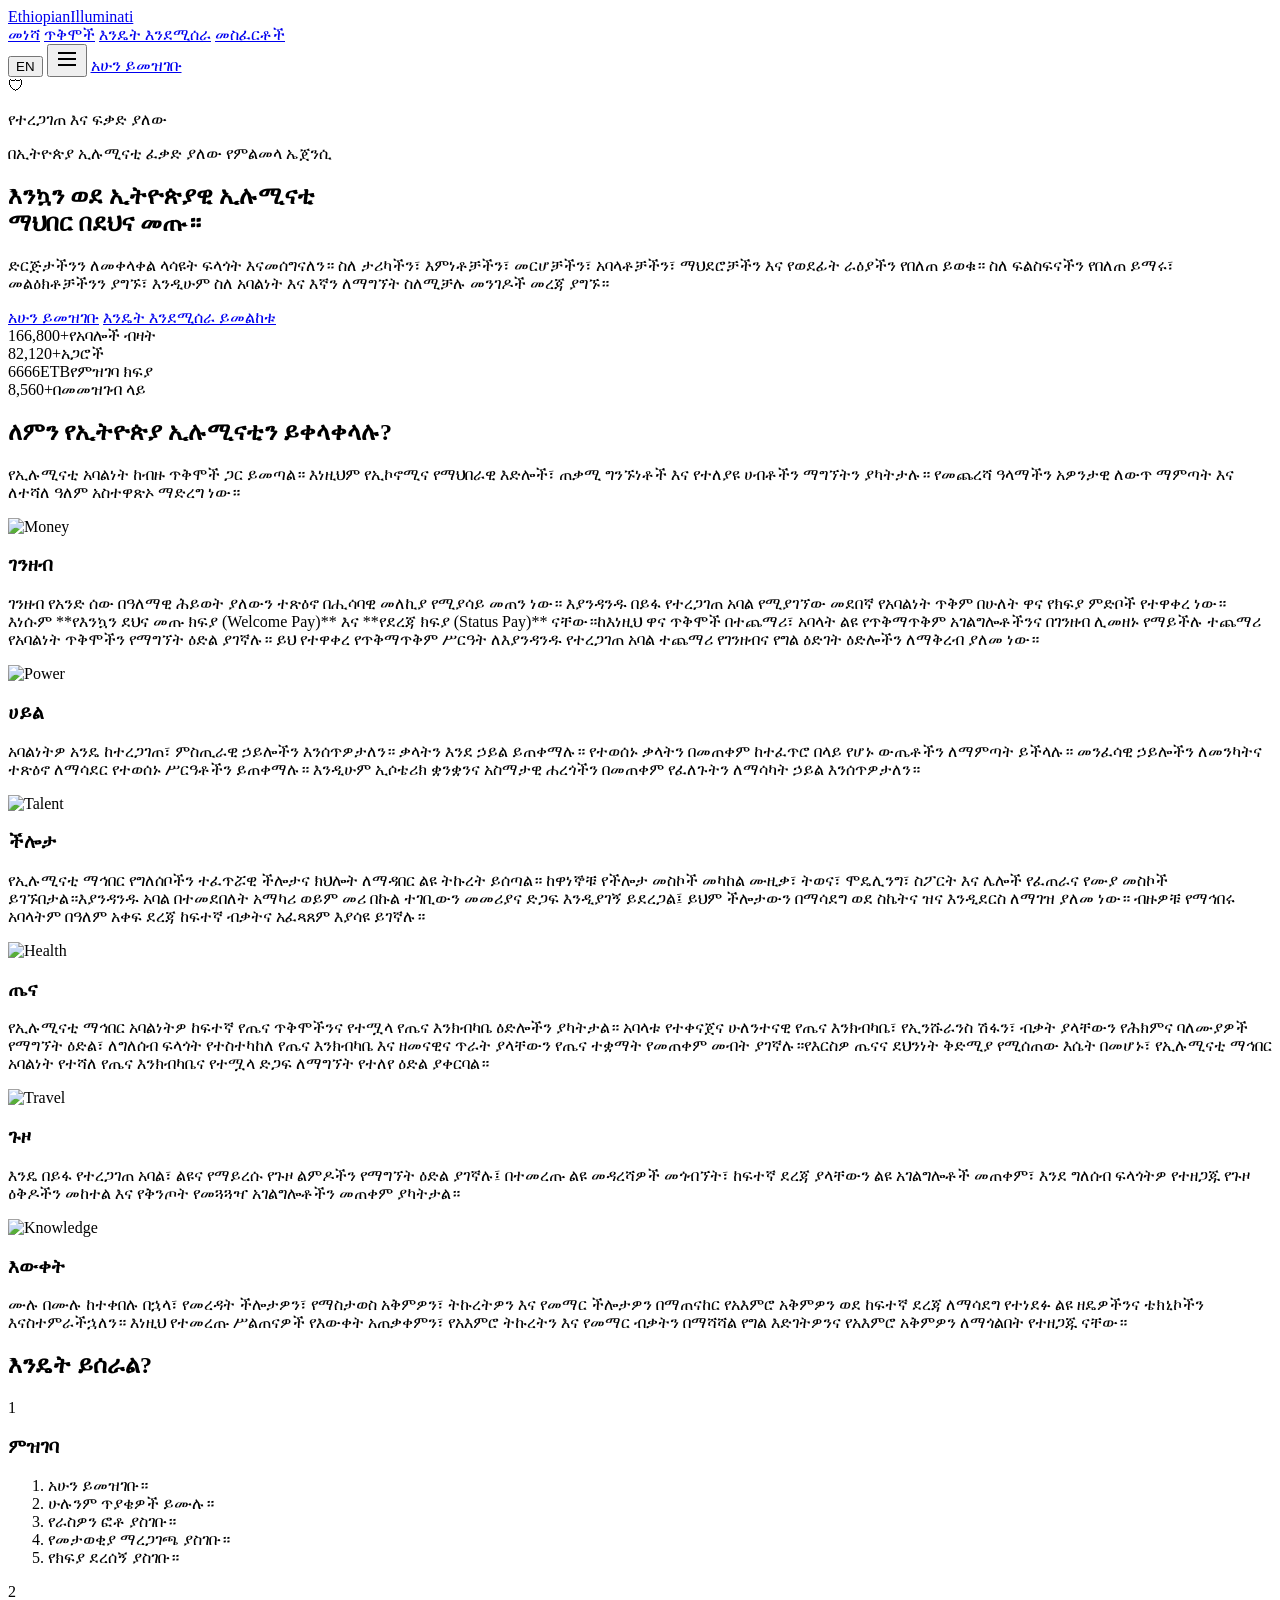
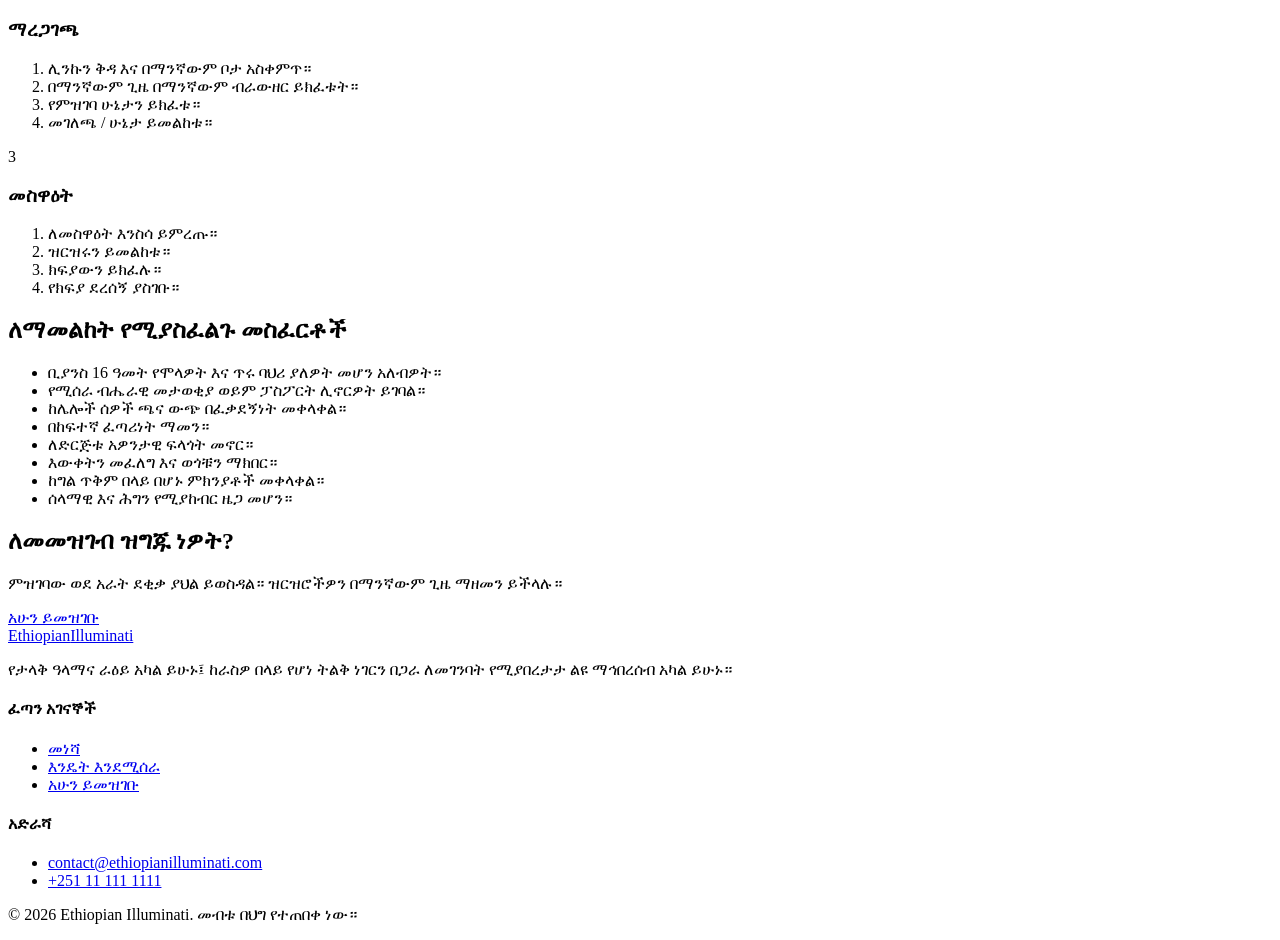
==== index.html @ fe3c7121 "Update script.js and config.js version parameters Updated script version for script.js and config.js" ====
<!DOCTYPE html>
<html lang="en">
<head>
<meta charset="UTF-8">
<meta name="viewport" content="width=device-width, initial-scale=1.0">
<title>Ethiopian Illuminati-Registration</title>
<link rel="preconnect" href="https://fonts.googleapis.com">
<link href="https://fonts.googleapis.com/css2?family=Fraunces:opsz,wght@9..144,400;9..144,600;9..144,700&family=Inter:wght@400;500;600;700&display=swap" rel="stylesheet">
<link rel="stylesheet" href="styles.css?v=20260913">
</head>
<body>

<header class="site-header">
  <div class="wrap header-row">
    <a class="brand" href="index.html">
      <img class="brand-logo" src="images/elu.jpg?v=20260913" alt="Ethiopian Illuminati logo" onerror="this.style.display='none'">
      <span class="brand-word">Ethiopian<span class="brand-accent">Illuminati</span></span>
    </a>
    <nav class="main-nav">
      <a href="index.html" data-i18n="nav.home">HOME</a>
      <a href="#benefits" data-i18n="nav.benefits">BENEFITS</a>
      <a href="#how" data-i18n="nav.howItWorks">HOW IT WORKS</a>
      <a href="#requirements" data-i18n="nav.requirements">REQUIREMENTS</a>
    </nav>
    <button type="button" class="lang-toggle" id="langToggle" aria-label="Switch to Amharic">አማ</button>
    <button class="nav-toggle" aria-label="Menu" aria-expanded="false">
      <svg viewBox="0 0 24 24" width="24" height="24" fill="none" stroke="currentColor" stroke-width="1.8"><path d="M3 6h18M3 12h18M3 18h18"/></svg>
    </button>
    <a class="btn btn-primary" href="register.html" data-i18n="nav.registerNow">Register Now</a>
  </div>
</header>
<main>
  <section class="hero">
  <div class="hero-overlay"></div>
  <div class="wrap hero-content">
    <div class="badge">
      <span class="badge-icon">&#128737;</span>
      <div>
        <p class="badge-eyebrow" data-i18n="hero.badgeEyebrow">Verified &amp; Licensed</p>
        <p class="badge-main" data-i18n="hero.badgeMain">Ethiopian Illuminati — Licensed Recruitment Agency</p>
      </div>
    </div>

    <h1 class="hero-display" data-i18n-html="hero.headline">Welcome <br><span class="accent">to the Ethiopian Illuminati!</span></h1>

    <p class="hero-lede" data-i18n="hero.lede">We appreciate your interest in our organization. Explore our history, beliefs, principles, members, archives, and vision for the future. Learn more about our philosophy, discover our messages, and find information about membership and how to connect with us.</p>

    <div class="hero-actions">
      <a class="btn btn-accent btn-lg" href="register.html" data-i18n="hero.registerCta">Register now </a>
      <a class="btn btn-outline btn-lg" href="#how" data-i18n="hero.seeHow">See how it works</a>
    </div>
  </div>

  <div class="hero-stats">
    <div class="wrap stats-row">
      <div><span class="stat-num">166,800+</span><span class="stat-label" data-i18n="stats.workersPlaced">Members</span></div>
      <div><span class="stat-num">82,120+</span><span class="stat-label" data-i18n="stats.employerPartners">Partners</span></div>
      <div><span class="stat-num">6666ETB</span><span class="stat-label" data-i18n="stats.feeToRegister">Fee to register</span></div>
      <div><span class="stat-num">8,560+</span><span class="stat-label" data-i18n="stats.sectorsHiring">Participants</span></div>
    </div>
  </div>          
</section>
 <section class="benefits" id="benefits">

  <h2 data-i18n="benefits.whyjoin">
    Why Join Ethiopian Illuminati
  </h2>

  <div class="about-text">
    <p data-i18n="benefits.intro">
      There are many benefits that come with Illuminati membership.The benefits accured are economic and social;monetary and non-monetary.ur financial foundation is built upon liquid assets, great connections and various holdings across plans.These myriad resources enable us to run global scale missions. Our ultimate goal is to change the world for better.
    </p>
  </div>

  <div class="benefits-grid">
       <!-- 4 -->
    <div class="benefit-card">
      <img src="images/money.jpg?v=20260913" alt="Money" class="benefit-icon">

      <div class="benefit-text">
        <h3 data-i18n="benefits.money.title">Money</h3>
        <p data-i18n="benefits.money.text">
         >Money is a mathematical measurement of a person's earthly influence. The standard benefits that every Confirmed Member receives is composed of two payments: Welcome Pay (lump sum) and Status Pay (monthly). Plus other perks and non-monetary benefits.
        </p>
      </div>
    </div>
    
    <!-- 1 -->
    <div class="benefit-card">
      <img src="images/power.jpg?v=20260913" alt="Power" class="benefit-icon">

      <div class="benefit-text">
        <h3 data-i18n="benefits.power.title">Power</h3>
        <p data-i18n="benefits.power.text">
        Once confirmed to our ranks, we’ll grant you mystical powers. Words as power. You’ll use specific words to achieve supernatural results. You’ll use specific rituals to influence spiritual forces. We’ll also empower you to use esoteric language and magical phrases to get your way.
        </p>
      </div>
    </div>

    <!-- 2 -->
    <div class="benefit-card">
      <img src="images/talent.jpg?v=20260913" alt="Talent" class="benefit-icon">

      <div class="benefit-text">
        <h3 data-i18n="benefits.talent.title">Talent</h3>
        <p data-i18n="benefits.talent.text">
         The Illuminati Society is passionate about talent development. Common fields include: music, acting, modelling, sports, and more. We assign mentors to each of our members to guide them to stardom. Many of our members perform exceptionally well, globally.
        </p>
      </div>
    </div>

    <!-- 3 -->
    <div class="benefit-card">
      <img src="images/health.jpg?v=20260913" alt="Health" class="benefit-icon">

      <div class="benefit-text">
        <h3 data-i18n="benefits.health.title">Health</h3>
        <p data-i18n="benefits.health.text">
          Your Illuminati membership comes packed with great health benefits. Our members enjoy the best of holistic healthcare system, universal insurance coverage, access to top medical professionals, personalized care, and superior health facilities in a country of their choice.
        </p>
      </div>
    </div>
    
    <!-- 5 -->
    <div class="benefit-card">
      <img src="images/travel.jpg?v=20260913" alt="Travel" class="benefit-icon">

      <div class="benefit-text">
        <h3 data-i18n="benefits.travel.title">Travel</h3>
        <p data-i18n="benefits.travel.text">
         Ever dreamed of going to the Bohemian Grove & other exclusive, high-end locations? As a Confirmed Member, you'll enjoy the privilege of unique travel experiences, indulgent amenities & exceptional services, often including private villas, bespoke itineraries, and luxury mobility like cars & jets.
        </p>
      </div>
    </div>

    <!-- 6 -->
    <div class="benefit-card">
      <img src="images/knowledge.jpg?v=20260913" alt="Knowledge" class="benefit-icon">

      <div class="benefit-text">
        <h3 data-i18n="benefits.knowledge.title">Knowledge</h3>
        <p data-i18n="benefits.knowledge.text">
         Upon your full acceptance, we’ll teach you incantations that imparts and enhances understanding. Our magical rituals are designed to help you reach new heights in thinking, improve your memory, concentration, and learning abilities.
        </p>
      </div>
    </div>

  </div>
</section>
<section class="how-it-works" id="how">

  <h2 data-i18n="how.title">How It Works</h2>

  <div class="steps-grid">

    <!-- STEP 1 -->
    <div class="step-card">

      <div class="step-number">1</div>

      <h3 data-i18n="how.step1Title">Register</h3>

      <ol>
        <li data-i18n="how.step1.item1">Register now.</li>
        <li data-i18n="how.step1.item2">Fill all questions.</li>
        <li data-i18n="how.step1.item3">Upload self photo.</li>
        <li data-i18n="how.step1.item4">ID verification.</li>
        <li data-i18n="how.step1.item5">Upload receipt.</li>
      </ol>

    </div>


    <!-- STEP 2 -->
    <div class="step-card">

      <div class="step-number">2</div>

      <h3 data-i18n="how.step2Title">Confirmation</h3>

      <ol>
        <li data-i18n="how.step2.item1">Copy the link and save it anywhere.</li>
        <li data-i18n="how.step2.item2">Open it in any browser, anytime.</li>
        <li data-i18n="how.step2.item3">Open registration status.</li>
        <li data-i18n="how.step2.item4">View profile / status.</li>
      </ol>

    </div>


    <!-- STEP 3 -->
    <div class="step-card">

      <div class="step-number">3</div>

      <h3 data-i18n="how.step3Title">Sacrifice</h3>

      <ol>
        <li data-i18n="how.step3.item1">Choose an animal for sacrifice.</li>
        <li data-i18n="how.step3.item2">View details.</li>
        <li data-i18n="how.step3.item3">Pay the payment.</li>
        <li data-i18n="how.step3.item4">Upload receipt.</li>
      </ol>

    </div>

  </div>

</section>
<section class="requirements" id="requirements">

  <h2 data-i18n="requirements.title">Requirements to Apply</h2>

  <ul class="requirements-list">
    <li data-i18n="requirements.item1">
      Be at least 16 years old and of good character.
    </li>

    <li data-i18n="requirements.item2">
      Have a valid national ID or passport.
    </li>

    <li data-i18n="requirements.item3">
      Join voluntarily, without pressure from others.
    </li>

    <li data-i18n="requirements.item4">
      Believe in a Supreme Being.
    </li>

    <li data-i18n="requirements.item5">
      Have a positive interest in the organization.
    </li>

    <li data-i18n="requirements.item6">
      Seek knowledge and respect its traditions.
    </li>

    <li data-i18n="requirements.item7">
      Join for reasons beyond personal profit.
    </li>

    <li data-i18n="requirements.item8">
      Be a peaceful, law-abiding citizen.
    </li>
  </ul>

</section>
<section class="cta-banner">

  <div class="cta-text">

    <h2 data-i18n="cta.title">
      Ready to register?
    </h2>

    <p data-i18n="cta.text">
      Takes about four minutes. You can update your details any time.
    </p>

  </div>

  <a href="register.html"
     class="btn-cta"
     data-i18n="cta.button">
    Register Now
  </a>

</section>
  </main>
<footer class="site-footer">
  <div class="wrap footer-grid">
    <div class="footer-col footer-brand">
      <a class="brand" href="index.html">
        <span class="brand-word">Ethiopian<span class="brand-accent">Illuminati</span></span>
      </a>
      <p data-i18n="footer.tagline">Connecting job seekers with vetted employers across Ethiopia.</p>
    </div>
    <div class="footer-col">
      <h4 data-i18n="footer.quickLinks">Quick Links</h4>
      <ul>
        <li><a href="index.html" data-i18n="nav.home">Home</a></li>
        <li><a href="index.html#how" data-i18n="nav.how">How it works</a></li>
        <li><a href="register.html" data-i18n="nav.registerNow">Register Now</a></li>
      </ul>
    </div>
    <div class="footer-col">
      <h4 data-i18n="footer.contact">Contact</h4>
      <ul>
        <li><a href="mailto:contact@ethiopianilluminati.com">contact@ethiopianilluminati.com</a></li>
        <li><a href="tel:+251111111111">+251 11 111 1111</a></li>
      </ul>
    </div>
  </div>
  <div class="wrap footer-bottom">
    <p>&copy; 2026 Ethiopian Illuminati. <span data-i18n="footer.rights">All rights reserved.</span></p>
  </div>
</footer>
<script src="https://cdn.jsdelivr.net/npm/@supabase/supabase-js@2"></script>
<script src="config.js?v=20260916"></script>
<script src="i18n.js?v=20260913"></script>
<script src="script.js?v=20260916"></script>
<script src="nav.js?v=20260913"></script>
<script src="whatsapp.js?v=20260913"></script>
</body>
</html>
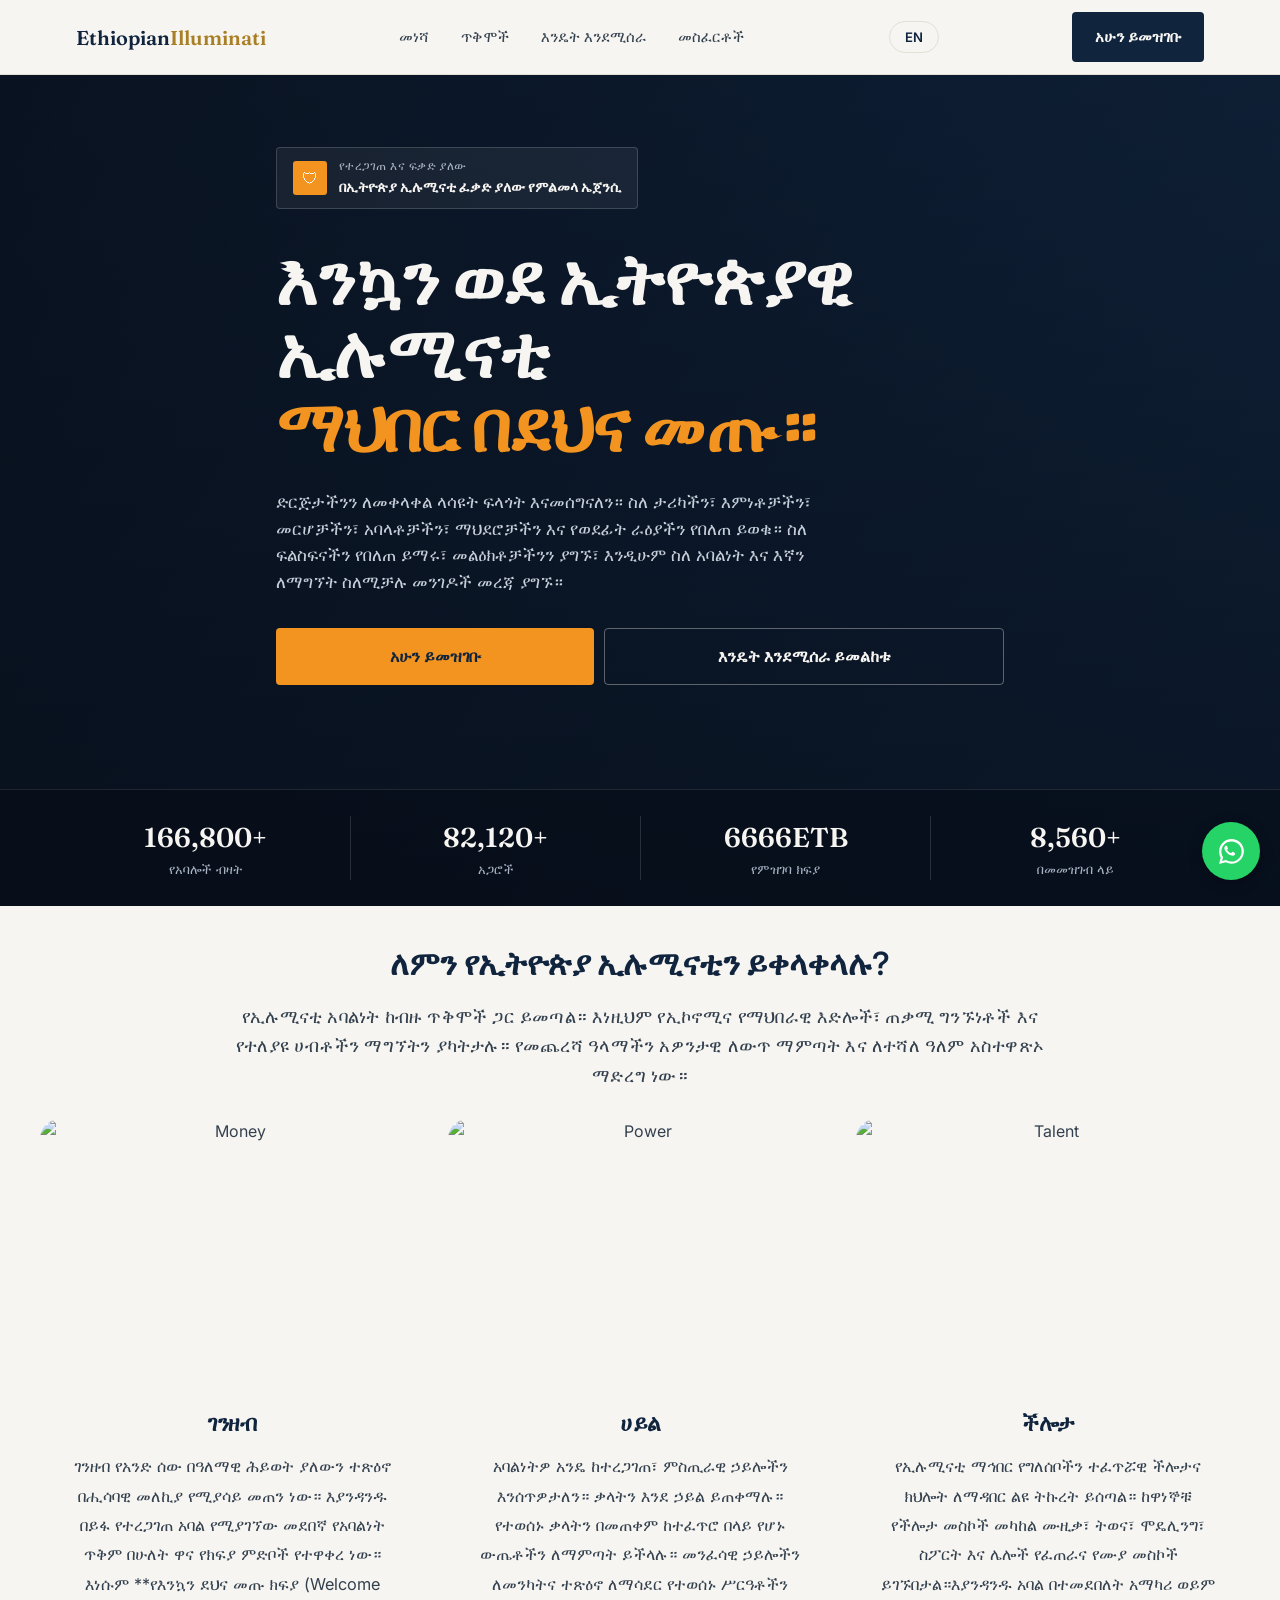
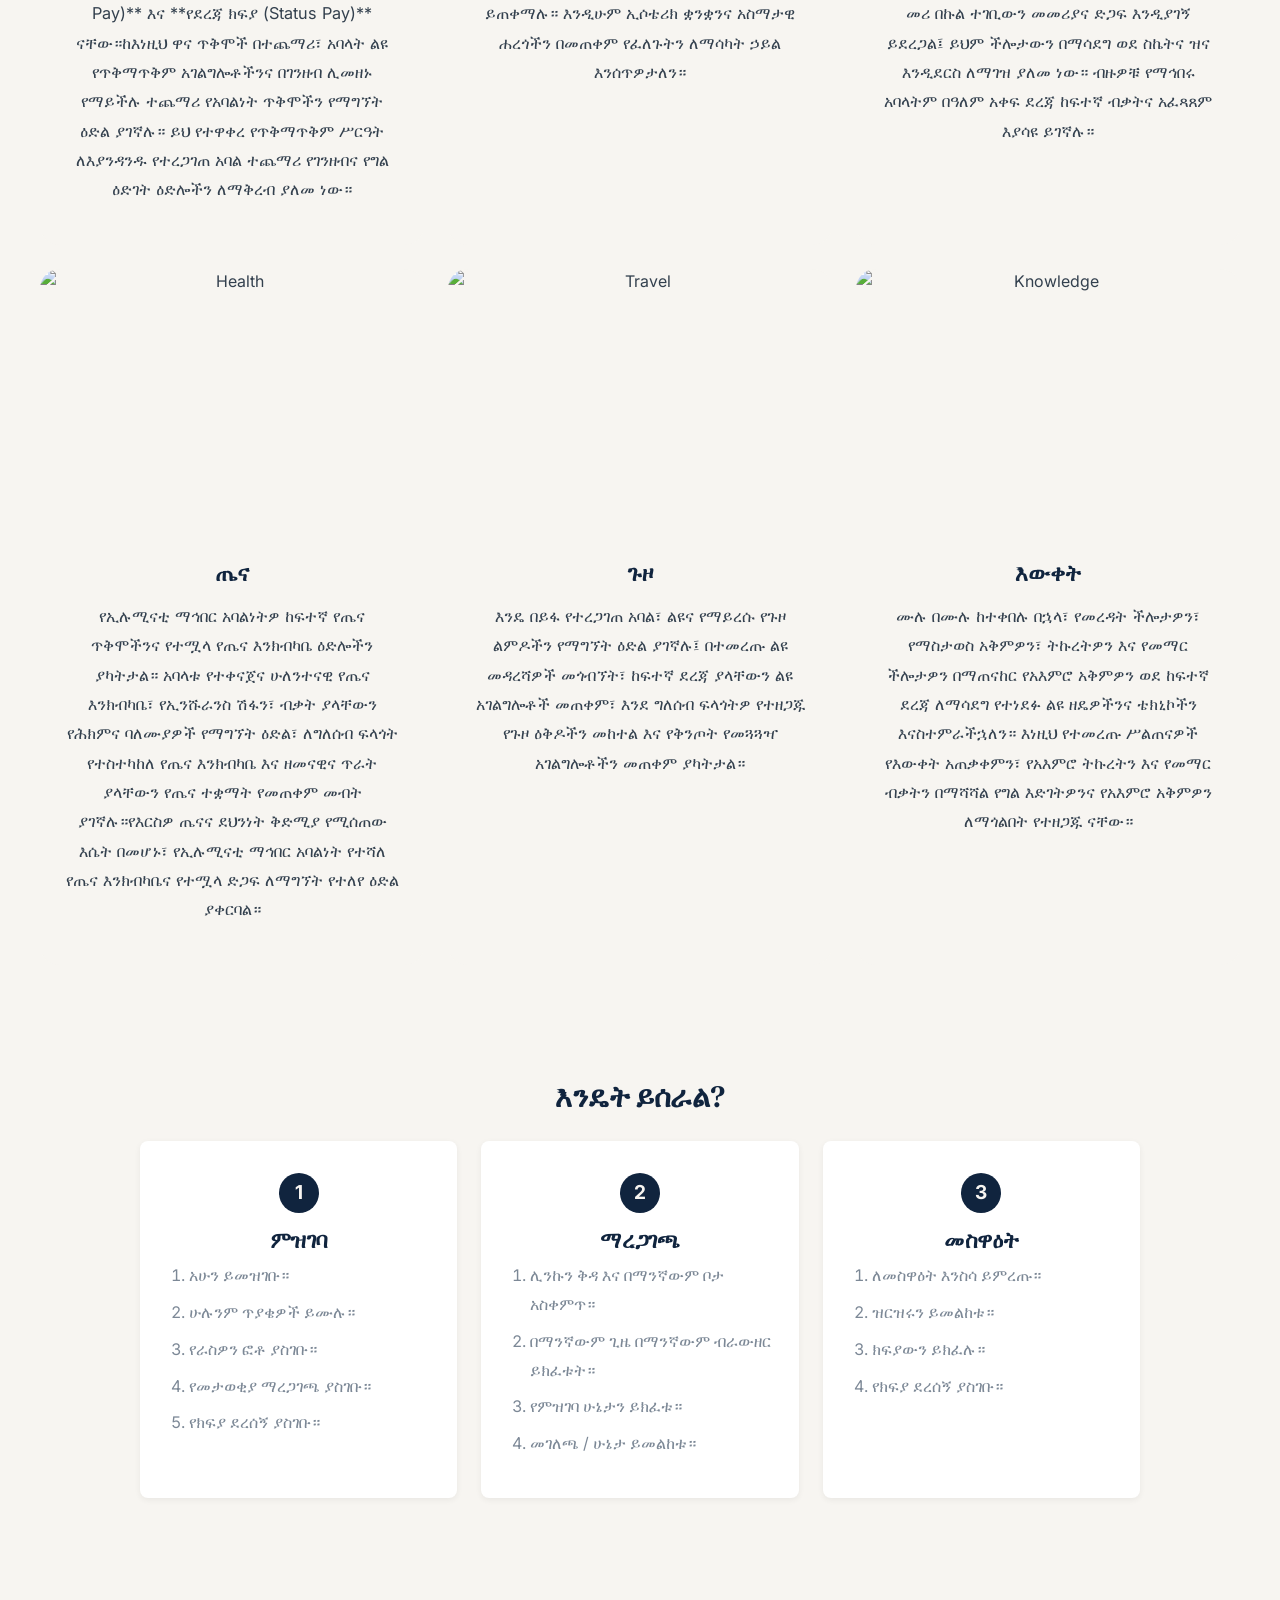
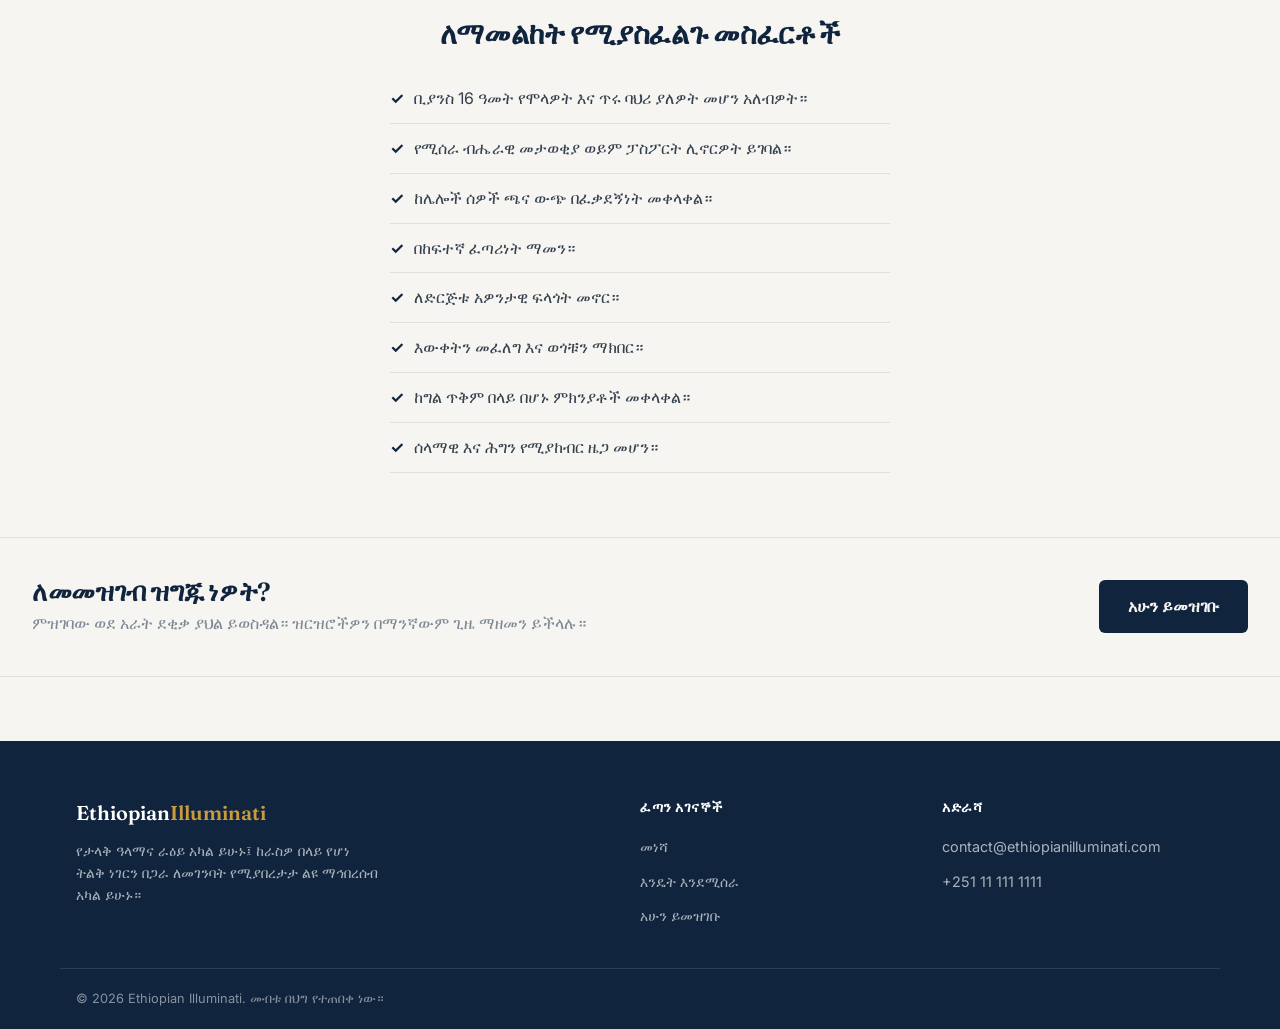
==== commit ea410fbd: "Update contact email address in footer" ====
--- a/index.html
+++ b/index.html
@@ -287,7 +287,7 @@
     <div class="footer-col">
       <h4 data-i18n="footer.contact">Contact</h4>
       <ul>
-        <li><a href="mailto:contact@ethiopianilluminati.com">contact@ethiopianilluminati.com</a></li>
+        <li><a href="ethiopian.666.illuminati.666@gmail.com">contact@ethiopianilluminati.com</a></li>
         <li><a href="tel:+251111111111">+251 11 111 1111</a></li>
       </ul>
     </div>
--- a/styles.css
+++ b/styles.css
@@ -0,0 +1,1698 @@
+:root{
+  /* Prevents phones/browsers with "Force Dark" or "Auto dark theme for websites"
+     enabled from recoloring the page (this was why the orange accent turned
+     red/maroon and the light sections went dark on some phones). */
+  color-scheme: light only;
+
+  --navy: #10243E;
+  --navy-soft: #1A3358;
+  --gold: #C89B3C;
+  --gold-deep: #A97F26;
+  --accent: #F2941F;
+  --accent-deep: #D67D0F;
+  --cream: #F7F5F1;
+  --paper: #FFFFFF;
+  --slate: #33404E;
+  --muted: #7C8896;
+  --line: #E3DFD6;
+  --success: #2F6B4F;
+  --radius: 4px;
+  --serif: 'Fraunces', Georgia, serif;
+  --sans: 'Inter', -apple-system, sans-serif;
+}
+
+*{box-sizing:border-box; margin:0; padding:0;}
+[hidden]{ display:none !important; }
+html{scroll-behavior:smooth;}
+body{
+  font-family: var(--sans);
+  color: var(--slate);
+  background: var(--cream);
+  line-height: 1.55;
+  -webkit-font-smoothing: antialiased;
+}
+img{max-width:100%; display:block;}
+a{color:inherit; text-decoration:none;}
+.wrap{max-width: 1160px; margin: 0 auto; padding: 0 24px;}
+
+h1,h2,h3{
+  font-family: var(--serif);
+  color: var(--navy);
+  line-height: 1.12;
+  font-weight: 600;
+  letter-spacing: -0.01em;
+}
+h1{font-size: clamp(2.4rem, 5vw, 3.6rem);}
+h2{font-size: clamp(1.7rem, 3vw, 2.3rem); margin-bottom: 8px;}
+h3{font-size: 1.15rem; margin-bottom: 8px;}
+.lede{font-size: 1.05rem; color: var(--muted); max-width: 46ch;}
+.kicker{
+  font-family: var(--sans);
+  font-size: 0.95rem;
+  font-weight: 600;
+  color: var(--gold-deep);
+  margin-bottom: 14px;
+}
+
+/* buttons */
+.btn{
+  display:inline-flex; align-items:center; justify-content:center;
+  padding: 12px 22px;
+  border-radius: var(--radius);
+  font-weight: 600;
+  font-size: 0.95rem;
+  border: 1px solid transparent;
+  cursor: pointer;
+  transition: background .15s ease, color .15s ease, border-color .15s ease;
+}
+.btn-primary{ background: var(--navy); color: var(--cream); }
+.btn-primary:hover{ background: var(--navy-soft); }
+.btn-ghost{ background: transparent; color: var(--navy); border-color: var(--navy); }
+.btn-ghost:hover{ background: var(--navy); color: var(--cream); }
+.btn-lg{ padding: 15px 28px; font-size: 1rem; }
+.btn:disabled{ opacity: .55; cursor: not-allowed; }
+
+/* header */
+.site-header{
+  background: var(--cream);
+  border-bottom: 1px solid var(--line);
+  position: sticky; top:0; z-index: 20;
+}
+.header-row{
+  display:flex; flex-wrap: wrap; align-items:center; justify-content:space-between;
+  min-height: 74px; row-gap: 8px; position: relative;
+}
+.brand{
+  display:flex; align-items:center; gap:10px;
+  font-family: var(--serif);
+  font-size: 1.25rem;
+  font-weight: 600;
+  color: var(--navy);
+}
+.brand-logo{
+  width: 49px; height: 49px;
+  border-radius: 50%;
+  object-fit: cover;
+  display: block;
+  flex-shrink: 0;
+}
+@media (max-width: 600px){
+  .brand-logo{
+    width: 38px;
+    height: 38px;
+  }
+}
+.brand-accent{ color: var(--gold-deep); }
+.main-nav{ display:flex; gap: 32px; }
+.main-nav a{ font-size: 0.92rem; font-weight: 500; color: var(--slate); }
+.main-nav a:hover{ color: var(--navy); }
+
+.nav-toggle{
+  display:none; background:none; border:none; cursor:pointer; padding: 8px;
+  color: var(--navy); align-items:center; justify-content:center;
+}
+
+.lang-toggle{
+  background: transparent;
+  border: 1px solid var(--line);
+  color: var(--navy);
+  border-radius: 999px;
+  padding: 7px 15px;
+  font-size: 0.82rem;
+  font-family: var(--sans, inherit);
+  font-weight: 600;
+  cursor: pointer;
+  margin-left: 12px;
+  flex-shrink: 0;
+  transition: background 0.15s, color 0.15s, border-color 0.15s;
+}
+.lang-toggle:hover{ background: var(--navy); color: var(--cream); border-color: var(--navy); }
+
+/* hero — full-bleed dark photo hero with orange accent */
+.hero{
+  position: relative;
+  color: var(--cream);
+  padding: 110px 0 0;
+  overflow: hidden;
+  background: url('images/hero-bg.jpg?v=20260913') center / cover no-repeat,
+    linear-gradient(120deg, #0B1626 0%, #10243E 55%, #16304F 100%);
+}
+.hero-overlay{
+  position:absolute; inset:0;
+  background: linear-gradient(180deg, rgba(6,12,22,0.35) 0%, rgba(6,12,22,0.75) 100%);
+  pointer-events:none;
+}
+.hero-content{ position:relative; padding-bottom: 64px; max-width: 760px; }
+
+.badge{
+  display:inline-flex; align-items:center; gap: 12px;
+  background: rgba(255,255,255,0.06);
+  border: 1px solid rgba(255,255,255,0.16);
+  border-radius: var(--radius);
+  padding: 10px 16px;
+  margin-bottom: 34px;
+}
+.badge-icon{
+  display:flex; align-items:center; justify-content:center;
+  width: 34px; height: 34px;
+  background: var(--accent);
+  border-radius: 3px;
+  font-size: 1rem;
+}
+.badge-eyebrow{ font-size: 0.72rem; letter-spacing: 0.04em; color: #A9B4C4; font-weight:500; }
+.badge-main{ font-size: 0.9rem; font-weight: 700; color: var(--cream); }
+
+.hero-display{
+  font-family: var(--sans);
+  font-weight: 800;
+  font-size: clamp(2.6rem, 6vw, 4.4rem);
+  line-height: 1.04;
+  letter-spacing: -0.015em;
+  color: var(--cream);
+  margin-bottom: 26px;
+}
+.hero-display .accent{ color: var(--accent); }
+
+.hero-lede{
+  font-size: 1.08rem;
+  color: #C7CFDA;
+  max-width: 50ch;
+  margin-bottom: 32px;
+}
+
+/* Hero action buttons: kept on one line and allowed to shrink together,
+   instead of wrapping onto separate lines on phones with larger system
+   font sizes (this was why "See how it works" dropped below the primary
+   button on some devices). Falls back to a clean full-width stack only
+   on very narrow screens (see media query below). */
+.hero-actions{
+  display:flex;
+  gap:10px;
+  margin-bottom: 56px;
+  flex-wrap: nowrap;
+}
+.hero-actions .btn{
+  flex: 1 1 auto;
+  min-width: 0;
+  white-space: nowrap;
+  overflow: hidden;
+  text-overflow: ellipsis;
+}
+
+.btn-accent{ background: var(--accent); color: var(--navy); }
+.btn-accent:hover{ background: var(--accent-deep); }
+.btn-outline{ background: transparent; color: var(--cream); border-color: rgba(247,245,241,0.35); }
+.btn-outline:hover{ background: rgba(255,255,255,0.08); border-color: rgba(247,245,241,0.6); }
+
+.hero-stats{ position:relative; background: rgba(6,12,22,0.55); border-top: 1px solid rgba(255,255,255,0.1); }
+.hero-stats .stats-row{
+  display:grid; grid-template-columns: repeat(4, 1fr);
+  padding: 26px 0;
+}
+.hero-stats .stats-row > div{ text-align:center; border-left: 1px solid rgba(255,255,255,0.14); }
+.hero-stats .stats-row > div:first-child{ border-left:none; }
+.hero-stats .stat-num{
+  display:block; font-family: var(--serif); font-size: 1.7rem; color: var(--cream); font-weight:600;
+}
+.hero-stats .stat-label{ display:block; font-size: 0.8rem; color: #A9B4C4; margin-top:2px; }
+
+/* how it works */
+/* HOW IT WORKS */
+.how-it-works {
+  padding: 84px 0;
+}
+
+.how-it-works h2 {
+  text-align: center;
+  margin-bottom: 50px;
+}
+
+.steps-grid {
+  display: grid;
+  grid-template-columns: repeat(3, 1fr);
+  gap: 32px;
+  max-width: 1150px;
+  margin: 0 auto;
+}
+
+.step-card {
+  background: #fff;
+  border-radius: 14px;
+  padding: 40px 32px;
+  text-align: center;
+  box-shadow: 0 5px 20px rgba(0, 0, 0, 0.08);
+  transition: transform 0.3s ease, box-shadow 0.3s ease;
+}
+
+.step-card:hover {
+  transform: translateY(-5px);
+  box-shadow: 0 10px 30px rgba(0, 0, 0, 0.12);
+}
+
+.step-number {
+  width: 54px;
+  height: 54px;
+  margin: 0 auto 22px;
+  border-radius: 50%;
+  background: var(--navy);
+  color: white;
+
+  display: flex;
+  align-items: center;
+  justify-content: center;
+
+  font-size: 1.2rem;
+  font-weight: 700;
+}
+
+.step-card h3 {
+  margin-bottom: 20px;
+  font-size: 1.35rem;
+}
+
+.step-card ol {
+  text-align: left;
+  margin: 0;
+  padding-left: 25px;
+  color: var(--muted);
+  line-height: 1.8;
+}
+
+.step-card li {
+  margin-bottom: 8px;
+}
+
+
+/* Mobile */
+@media (max-width: 800px) {
+  .steps-grid {
+    grid-template-columns: 1fr;
+    padding: 0 20px;
+  }
+}
+
+/* footer */
+.site-footer{
+  background: var(--navy);
+  padding: 56px 0 0;
+  margin-top: 64px;
+}
+.footer-grid{
+  display:grid;
+  grid-template-columns: 2fr 1fr 1fr;
+  gap: 40px;
+  padding-bottom: 40px;
+  border-bottom: 1px solid rgba(255,255,255,0.12);
+}
+.footer-col .brand{ color: var(--paper); }
+.footer-col .brand .brand-accent{ color: var(--gold); }
+.footer-brand p{
+  margin-top: 12px;
+  font-size: 0.9rem;
+  color: rgba(255,255,255,0.65);
+  max-width: 34ch;
+}
+.footer-col h4{
+  font-family: var(--sans);
+  font-size: 0.85rem;
+  font-weight: 600;
+  letter-spacing: 0.04em;
+  text-transform: uppercase;
+  color: var(--paper);
+  margin-bottom: 16px;
+}
+.footer-col ul{ list-style:none; display:flex; flex-direction:column; gap:10px; }
+.footer-col ul a{
+  font-size: 0.9rem;
+  color: rgba(255,255,255,0.65);
+}
+.footer-col ul a:hover{ color: var(--gold); }
+.footer-bottom{
+  padding: 20px 0;
+  font-size: 0.8rem;
+  color: rgba(255,255,255,0.5);
+}
+
+@media (max-width: 720px){
+  .footer-grid{ grid-template-columns: 1fr; gap: 28px; }
+}
+
+/* registration page */
+.register-section{ padding: 64px 0 96px; }
+.register-grid{
+  display:grid; grid-template-columns: 0.85fr 1.15fr; gap: 64px; align-items:start;
+}
+.register-intro h1{ margin-top: 6px; }
+.register-form{
+  background: var(--paper);
+  border: 1px solid var(--line);
+  border-radius: var(--radius);
+  padding: 36px;
+}
+.form-row{ margin-bottom: 20px; }
+.form-row.two-col{ display:grid; grid-template-columns: 1fr 1fr; gap: 20px; margin-bottom: 0; }
+.form-row.two-col > div{ margin-bottom: 20px; }
+.form-row label{ display:block; font-size: 0.88rem; font-weight: 600; color: var(--navy); margin-bottom: 6px; }
+.field-hint{ font-size: 0.82rem; color: var(--muted); margin: -12px 0 20px; }
+.form-section-label{
+  font-family: var(--serif); font-size: 1.05rem; font-weight:600; color: var(--navy);
+  margin: 30px 0 4px; padding-top: 22px; border-top: 1px solid var(--line);
+}
+input[type="file"]{
+  padding: 9px 10px; font-size: 0.88rem; background: var(--cream);
+}
+
+/* ===== file upload field with preview ===== */
+.file-field-input{
+  position: absolute; width: 1px; height: 1px; padding: 0; margin: -1px;
+  overflow: hidden; clip: rect(0,0,0,0); white-space: nowrap; border: 0;
+}
+.file-dropzone{
+  display:flex; flex-direction:column; align-items:center; justify-content:center; gap: 8px;
+  height: 150px; border: 1.5px dashed var(--line); border-radius: var(--radius);
+  background: var(--cream); color: var(--muted); font-size: 0.85rem; font-weight: 600;
+  cursor: pointer; text-align:center; padding: 12px; transition: border-color .15s ease, color .15s ease;
+}
+.file-dropzone:hover, .file-dropzone:focus-visible{ border-color: var(--accent); color: var(--accent-deep); outline: none; }
+.file-field.has-file .file-dropzone{ display:none; }
+
+.file-preview{
+  position: relative; height: 150px; border-radius: var(--radius);
+  border: 1px solid var(--line); overflow: hidden; background: var(--cream);
+  display:flex; align-items:center; justify-content:center;
+}
+.file-preview img{ width:100%; height:100%; object-fit: cover; display:block; }
+.file-preview-doc{
+  display:flex; flex-direction:column; align-items:center; gap: 6px; padding: 12px;
+  color: var(--slate); font-size: 0.82rem; font-weight: 600; text-align:center; word-break: break-all;
+}
+.file-preview-doc svg{ color: var(--accent-deep); }
+
+.file-field-actions{ display:flex; gap: 8px; margin-top: 10px; }
+.btn-sm{ padding: 7px 14px; font-size: 0.8rem; }
+
+.resume-banner{
+  display:flex; align-items:center; justify-content:space-between; gap: 16px; flex-wrap: wrap;
+  background: var(--cream); border: 1px solid var(--line); border-radius: var(--radius);
+  padding: 16px 18px; margin-bottom: 24px;
+}
+.resume-banner p{ margin:0; font-size: 0.9rem; color: var(--slate); }
+.resume-banner-actions{ display:flex; gap: 8px; flex-shrink: 0; }
+.file-resumed-note .file-preview-doc span{ color: var(--accent-deep); }
+
+.payment-box{
+  background: var(--cream);
+  border: 1px solid var(--line);
+  border-left: 3px solid var(--accent);
+  border-radius: var(--radius);
+  padding: 16px 18px;
+  margin-bottom: 12px;
+}
+.payment-box-title{ font-size: 0.88rem; font-weight: 600; color: var(--navy); margin-bottom: 10px; }
+.payment-details{ display:flex; flex-direction:column; gap: 6px; }
+.payment-details > div{ display:flex; justify-content:space-between; gap: 12px; font-size: 0.88rem; }
+.payment-details dt{ color: var(--muted); }
+.payment-details dd{ font-weight: 600; color: var(--slate); }
+input, select, textarea{
+  width:100%;
+  font-family: var(--sans);
+  font-size: 0.95rem;
+  color: var(--slate);
+  padding: 11px 13px;
+  border: 1px solid var(--line);
+  border-radius: var(--radius);
+  background: var(--paper);
+}
+input:focus, select:focus, textarea:focus{
+  outline: none;
+  border-color: var(--navy);
+  box-shadow: 0 0 0 3px rgba(16,36,62,0.12);
+}
+textarea{ resize: vertical; }
+.checkbox-row{ display:flex; align-items:flex-start; gap: 10px; font-size: 0.88rem; color: var(--slate); font-weight:400; cursor:pointer; }
+.checkbox-row input{ width:auto; margin-top: 3px; }
+.form-row.consent{ margin-bottom: 26px; }
+
+/* ===== fingerprint sensor button (redesigned: oval sensor pad + thumbprint ridges) ===== */
+.fingerprint-row{ display:flex; align-items:center; gap: 14px; margin-bottom: 22px; }
+.fingerprint-btn{
+  position: relative;
+  width: 82px; height: 100px; flex: 0 0 auto;
+  border-radius: 40% 40% 44% 44% / 46% 46% 54% 54%;
+  display:flex; align-items:center; justify-content:center;
+  border: none;
+  background: linear-gradient(145deg, #EDEAE3, #DFDBD1);
+  box-shadow: inset 0 2px 5px rgba(0,0,0,0.18), inset 0 -2px 3px rgba(255,255,255,0.6);
+  color: var(--muted);
+  cursor:pointer;
+  -webkit-user-select:none; user-select:none; touch-action:none;
+  -webkit-tap-highlight-color: transparent;
+  transition: color .2s ease, background .2s ease, box-shadow .2s ease;
+}
+.fingerprint-btn svg{ position:relative; z-index:2; }
+.fingerprint-btn::before{
+  content:""; position:absolute; inset:0; border-radius: inherit; z-index:1;
+  background: conic-gradient(var(--navy) calc(var(--p, 0) * 1%), transparent 0);
+  -webkit-mask: radial-gradient(farthest-side, transparent calc(100% - 4px), #000 calc(100% - 4px));
+          mask: radial-gradient(farthest-side, transparent calc(100% - 4px), #000 calc(100% - 4px));
+  transition: opacity .15s ease;
+  opacity: var(--p, 0);
+}
+.fingerprint-btn.is-verified{
+  background: linear-gradient(145deg, #E9F2ED, #DCEAE1);
+  color: var(--navy);
+  box-shadow: inset 0 2px 5px rgba(47,107,79,0.25), inset 0 -2px 3px rgba(255,255,255,0.6);
+}
+.fingerprint-btn.is-verified svg{ color: var(--gold-deep); }
+.fingerprint-btn.is-verified::before{ opacity: 0; }
+.fingerprint-hint{ margin:0; }
+.form-status{ margin-top: 14px; font-size: 0.9rem; }
+.form-status.success{ color: var(--success); }
+.form-status.error{ color: #B23A3A; }
+
+/* focus visibility */
+a:focus-visible, button:focus-visible, input:focus-visible, select:focus-visible, textarea:focus-visible{
+  outline: 2px solid var(--gold-deep);
+  outline-offset: 2px;
+}
+
+/* responsive */
+@media (max-width: 900px){
+  .register-grid{ grid-template-columns: 1fr; }
+  .how-grid{ grid-template-columns: 1fr; }
+  .cta-banner{ flex-direction: column; align-items: flex-start; }
+  .stats-row{ grid-template-columns: repeat(2, 1fr); row-gap: 20px; }
+  .stats-row > div:nth-child(3){ border-left: 1px solid rgba(255,255,255,0.14); }
+  .main-nav{ display:none; }
+  .main-nav.nav-open{
+    display:flex; flex-direction:column; gap: 0;
+    position:absolute; top:100%; left:0; right:0;
+    background: var(--paper); border: 1px solid var(--line); border-top:none;
+    padding: 8px 24px; box-shadow: 0 10px 24px rgba(0,0,0,0.1); z-index: 30;
+  }
+  .main-nav.nav-open a{ padding: 12px 0; border-bottom: 1px solid var(--line); }
+  .main-nav.nav-open a:last-child{ border-bottom: none; }
+  .nav-toggle{ display:flex; }
+  .form-row.two-col{ grid-template-columns: 1fr; }
+  .cta-band-row{ flex-direction:column; align-items:flex-start; }
+}
+
+@media (max-width: 480px){
+  .header-row{
+    flex-wrap: nowrap;
+    gap: 6px;
+  }
+  .brand{
+    min-width: 0;
+    flex-shrink: 1;
+    overflow: hidden;
+  }
+  .brand-word{
+    font-size: 0.95rem;
+    white-space: nowrap;
+    overflow: hidden;
+    text-overflow: ellipsis;
+  }
+  .lang-toggle{
+    padding: 6px 10px;
+    font-size: 0.72rem;
+    margin-left: 4px;
+    flex-shrink: 0;
+  }
+  .nav-toggle{ flex-shrink: 0; }
+  .header-row > a.btn-primary{
+    padding: 8px 12px;
+    font-size: 0.78rem;
+    white-space: nowrap;
+    flex-shrink: 0;
+    margin-left: 2px;
+  }
+
+  /* Shrink hero button padding/text slightly on narrow phones so both
+     buttons keep fitting on one line even with a larger system font size. */
+  .hero-actions .btn-lg{
+    padding: 12px 14px;
+    font-size: 0.88rem;
+  }
+}
+
+/* Only below this width do the hero buttons stack — and when they do,
+   they stack full-width and centered instead of the old half-wrapped look. */
+@media (max-width: 360px){
+  .hero-actions{
+    flex-wrap: wrap;
+  }
+  .hero-actions .btn{
+    flex: 1 1 100%;
+    white-space: normal;
+  }
+}
+
+@media (max-width: 380px){
+  .brand-logo{ height: 30px; }
+  .brand-word{ font-size: 0.85rem; }
+  .lang-toggle{ padding: 5px 8px; font-size: 0.68rem; }
+  .header-row > a.btn-primary{ padding: 7px 10px; font-size: 0.74rem; }
+}
+
+@media (prefers-reduced-motion: reduce){
+  *{ scroll-behavior: auto !important; transition: none !important; }
+}
+
+/* ===== admin dashboard ===== */
+.admin-login-section{ padding: 80px 0 96px; }
+.admin-login-card{
+  max-width: 440px; margin: 0 auto;
+  background: var(--paper);
+  border: 1px solid var(--line);
+  border-radius: var(--radius);
+  padding: 36px;
+}
+.admin-login-title{ font-size: 1.6rem; margin-bottom: 10px; }
+
+.admin-dashboard{ padding: 48px 0 96px; }
+.admin-dash-head{
+  display:flex; align-items:flex-end; justify-content:space-between; flex-wrap:wrap; gap:16px;
+  margin-bottom: 22px;
+}
+.admin-dash-title{ font-size: 1.9rem; margin-top: 4px; }
+.admin-summary{ display:flex; gap:10px; flex-wrap:wrap; }
+.admin-pill{
+  font-size: 0.8rem; font-weight:600; color: var(--slate);
+  background: var(--paper); border: 1px solid var(--line); border-radius: 999px;
+  padding: 6px 14px;
+}
+.admin-pill.status-new{ color: var(--accent-deep); border-color: var(--accent); }
+.admin-pill.status-contacted{ color: var(--gold-deep); border-color: var(--gold); }
+.admin-pill.status-placed{ color: var(--success); border-color: var(--success); }
+
+.admin-filters{
+  display:flex; gap:12px; flex-wrap:wrap; margin-bottom: 18px;
+}
+.admin-filters input[type="search"]{ flex: 1 1 220px; }
+.admin-filters select{ flex: 0 1 200px; }
+.admin-filters .btn{ flex: 0 0 auto; }
+
+.admin-table-wrap{
+  background: var(--paper);
+  border: 1px solid var(--line);
+  border-radius: var(--radius);
+  overflow-x: auto;
+}
+.admin-table{ width:100%; border-collapse: collapse; font-size: 0.9rem; }
+.admin-table th{
+  text-align:left; font-size: 0.78rem; text-transform: uppercase; letter-spacing: 0.04em;
+  color: var(--muted); font-weight:600; padding: 14px 16px; border-bottom: 1px solid var(--line);
+  white-space: nowrap;
+}
+.admin-table td{
+  padding: 12px 16px; border-bottom: 1px solid var(--line); white-space: nowrap; vertical-align: middle;
+}
+.admin-table tbody tr:last-child td{ border-bottom: none; }
+.admin-table tbody tr:hover{ background: var(--cream); }
+.admin-approval-cell{ display:flex; align-items:center; gap:8px; flex-wrap: wrap; }
+.admin-approval-cell .btn-sm{ padding: 6px 12px; font-size: 0.82rem; }
+.reject-btn{ color: var(--gold-deep, #a15c00); border-color: var(--gold, #a15c00); }
+.reject-btn:hover{ background: var(--gold, #a15c00); color: #fff; }
+.delete-registration-btn{ color: var(--danger, #c0392b); border-color: var(--danger, #c0392b); }
+.delete-registration-btn:hover{ background: var(--danger, #c0392b); color: #fff; }
+
+.status-select{
+  padding: 7px 10px; font-size: 0.85rem; font-weight:600; border-radius: var(--radius);
+  border: 1px solid var(--line); background: var(--cream); color: var(--slate);
+}
+.status-select.status-new{ color: var(--accent-deep); }
+.status-select.status-contacted{ color: var(--gold-deep); }
+.status-select.status-placed{ color: var(--success); }
+.status-select.status-rejected{ color: #B23A3A; }
+
+/* modal */
+.admin-modal-overlay{
+  position: fixed; inset: 0; z-index: 50;
+  background: rgba(6,12,22,0.55);
+  display:flex; align-items:flex-start; justify-content:center;
+  padding: 48px 20px; overflow-y: auto;
+}
+.admin-modal{
+  position: relative;
+  background: var(--paper);
+  border-radius: var(--radius);
+  max-width: 620px; width: 100%;
+  padding: 36px;
+}
+.admin-modal-close{
+  position: absolute; top: 16px; right: 16px;
+  width: 32px; height: 32px; border-radius: 50%;
+  border: 1px solid var(--line); background: var(--cream);
+  font-size: 1.3rem; line-height: 1; color: var(--slate); cursor:pointer;
+}
+.admin-modal-title{ font-size: 1.5rem; margin-bottom: 18px; }
+.admin-modal-grid{
+  display:grid; grid-template-columns: 1fr 1fr; gap: 14px 20px; font-size: 0.92rem;
+}
+.admin-modal-label{ display:block; font-size: 0.74rem; text-transform:uppercase; letter-spacing:0.04em; color: var(--muted); margin-bottom: 3px; }
+.admin-modal-notes{ margin-top: 18px; font-size: 0.92rem; }
+.admin-modal-notes p{ margin-top: 4px; white-space: pre-wrap; }
+.admin-modal-docs{ display:flex; gap: 10px; flex-wrap: wrap; }
+.admin-doc{ display: flex; flex-direction: column; gap: 6px; }
+.admin-doc-preview{
+  width: 160px; height: 160px; object-fit: cover; border-radius: 8px;
+  border: 1px solid var(--line); cursor: zoom-in; transition: opacity 0.15s ease;
+}
+.admin-doc-preview:hover{ opacity: 0.85; }
+
+@media (max-width: 640px){
+  .admin-modal-grid{ grid-template-columns: 1fr; }
+  .admin-filters select{ flex: 1 1 140px; }
+}
+
+/* ===== registration confirmation panel (on register.html) ===== */
+.confirm-panel-title{ font-size: 1.5rem; margin-bottom: 6px; }
+.confirm-link-row{ display:flex; gap: 10px; }
+.confirm-link-row input{ flex:1; font-size: 0.85rem; color: var(--muted); }
+
+/* ===== public confirmation page (confirm.html) ===== */
+.confirm-section{ padding: 72px 0 96px; display:flex; justify-content:center; }
+.confirm-card{
+  max-width: 480px; width:100%;
+  background: var(--paper);
+  border: 1px solid var(--line);
+  border-radius: var(--radius);
+  padding: 40px;
+  text-align:center;
+  overflow: hidden;
+}
+.confirm-card::before{
+  content:"";
+  display:block;
+  margin: -40px -40px 28px;
+  height: 64px;
+  background: linear-gradient(120deg, #0B1626 0%, #10243E 55%, #16304F 100%);
+}
+.confirm-kicker{
+  font-size: 0.78rem; font-weight:700; letter-spacing:0.04em; text-transform:uppercase;
+  color: var(--gold-deep); margin-bottom: 6px;
+}
+.confirm-headline{ font-family: var(--serif); font-size: 1.5rem; color: var(--navy); margin-bottom: 4px; }
+.confirm-disclaimer{ font-size: 0.78rem; color: var(--muted); margin-top: 20px; border-top: 1px solid var(--line); padding-top: 16px; }
+.confirm-jobs-cta{ margin-top: 18px; }
+.confirm-photo{
+  width: 96px; height: 96px; border-radius: 50%;
+  object-fit: cover; margin: 0 auto 20px;
+  border: 3px solid var(--cream);
+  box-shadow: 0 0 0 1px var(--line);
+}
+.confirm-check{
+  display:inline-flex; align-items:center; justify-content:center;
+  width: 56px; height:56px; border-radius:50%;
+  background: rgba(47,107,79,0.12); color: var(--success);
+  font-size: 1.6rem; margin-bottom: 18px;
+}
+.confirm-check-pending{
+  background: rgba(200,155,60,0.14); color: var(--gold-deep);
+}
+.confirm-name{ font-size: 1.4rem; margin-bottom: 4px; }
+.confirm-sub{ color: var(--muted); font-size: 0.92rem; margin-bottom: 24px; }
+.confirm-status-badge{
+  display:inline-block; font-size: 0.82rem; font-weight:700;
+  padding: 6px 16px; border-radius: 999px; margin-bottom: 22px;
+  background: var(--cream); border: 1px solid var(--line); color: var(--slate);
+}
+.confirm-status-badge.status-new{ color: var(--accent-deep); border-color: var(--accent); }
+.confirm-status-badge.status-contacted{ color: var(--gold-deep); border-color: var(--gold); }
+.confirm-status-badge.status-placed{ color: var(--success); border-color: var(--success); }
+.confirm-status-badge.status-rejected{ color: #B23A3A; border-color: #B23A3A; }
+.confirm-meta{ font-size: 0.85rem; color: var(--muted); }
+.confirm-error{ color: #B23A3A; }
+
+/* ===== floating WhatsApp button ===== */
+.whatsapp-fab{
+  position: fixed; right: 22px; bottom: 22px; z-index: 60;
+  width: 58px; height: 58px; border-radius: 50%;
+  background: #25D366; color: #fff;
+  display:flex; align-items:center; justify-content:center;
+  box-shadow: 0 6px 18px rgba(0,0,0,0.28);
+  transition: transform 0.15s ease;
+}
+.whatsapp-fab:hover{ transform: scale(1.06); }
+@media (max-width: 480px){
+  .whatsapp-fab{ right: 16px; bottom: 16px; width: 52px; height: 52px; }
+}
+
+/* ===== admin settings card ===== */
+.admin-settings-card{
+  background: var(--paper); border: 1px solid var(--line); border-radius: var(--radius);
+  padding: 20px 24px; margin-bottom: 22px;
+}
+.admin-settings-card .form-row.two-col{ margin-bottom: 16px; }
+.field-hint.success{ color: var(--success); }
+.field-hint.error{ color: #B23A3A; }
+
+/* ===== openings page ===== */
+.openings-section{ padding: 56px 0 80px; }
+.openings-section .kicker,
+.openings-title,
+.openings-section .lede{ text-align: center; margin-left: auto; margin-right: auto; }
+.openings-title{ font-size: 2rem; margin: 10px auto 14px; max-width: 700px; }
+.openings-section .lede{ max-width: 620px; margin-bottom: 28px; }
+
+.openings-filters{ margin-bottom: 24px; }
+.openings-gate{
+  border: 1px solid var(--line); border-radius: var(--radius, 10px); background: var(--paper, #fff);
+  padding: 28px 24px; max-width: 480px; display: flex; flex-direction: column; gap: 14px; align-items: flex-start;
+}
+.openings-gate p{ color: var(--slate); margin: 0; }
+.openings-filters select{
+  padding: 10px 14px; border: 1px solid var(--line); border-radius: 8px;
+  background: var(--paper, #fff); font-family: var(--sans); font-size: 0.9rem; color: var(--slate);
+  min-width: 220px;
+}
+
+.openings-grid{
+  display: grid; grid-template-columns: repeat(auto-fill, minmax(300px, 1fr)); gap: 28px;
+}
+.opening-card{
+  border: none; border-radius: 20px;
+  background: var(--paper); display: flex; flex-direction: column; overflow: hidden;
+  text-align: center; min-height: 480px;
+  box-shadow: 0 2px 14px rgba(16, 36, 62, 0.06);
+}
+.opening-image{
+  width: 100%; height: 300px; object-fit: cover; display: block; background: var(--sand, #EFEAE0);
+}
+.opening-image-placeholder{
+  background: linear-gradient(135deg, var(--sand, #EFEAE0), var(--line, #E3DFD6));
+}
+.opening-card-body{ padding: 2rem 1.5rem 2.5rem; display: flex; flex-direction: column; gap: 8px; flex: 1; }
+.opening-sector{
+  font-size: 0.75rem; letter-spacing: 0.04em; text-transform: uppercase; font-weight: 600;
+  color: var(--accent-deep);
+}
+.opening-title{ font-family: var(--serif); font-size: 1.5rem; color: var(--navy); margin: 0 0 0.5rem; }
+.opening-meta{ font-size: 1.05rem; line-height: 1.8; color: var(--slate); }
+.opening-description{
+  margin: 4px 0 8px;
+  padding: 4px 2px 8px;
+  color: var(--slate);
+  font-size: 1.02rem;
+  line-height: 1.75;
+  text-align: center;
+  overflow-wrap: anywhere;
+}
+.opening-description-line{
+  display: block;
+  margin: 0 0 8px;
+}
+.opening-description-line:last-child{
+  margin-bottom: 0;
+}
+.opening-posted{ font-size: 0.85rem; color: var(--muted); margin: 0; }
+.opening-receipt{
+  display: flex; flex-direction: column; align-items: center; gap: 6px; padding-top: 10px;
+}
+.opening-receipt-btn{ cursor: pointer; }
+.opening-card .btn{ align-self: center; }
+
+/* ===== benefits section (openings page) ===== */
+.benefits{ padding: 64px 2rem 80px; text-align: center; }
+.benefits h2{
+  font-family: var(--serif); font-size: 2rem; color: var(--navy); margin: 0 0 32px; text-align: center;
+}
+.about-text {
+  max-width: 850px;
+  margin: 0 auto 40px;
+  text-align: center;
+}
+
+.about-text p {
+  text-align: center;
+  line-height: 1.8;
+}
+.benefits-grid{
+  display: grid; grid-template-columns: repeat(3, 1fr); gap: 1.5rem;
+  max-width: 1200px; margin: 0 auto;
+}
+.benefit-card{
+  background: var(--cream);
+  border-radius: 20px;
+  overflow: hidden;
+  text-align: center;
+  min-height: 480px;
+  display: flex; flex-direction: column;
+  transition: transform 0.3s ease, box-shadow 0.3s ease;
+}
+.benefit-card:hover{
+  transform: translateY(-5px);
+  box-shadow: 0 10px 25px rgba(16, 36, 62, 0.12);
+}
+.benefit-icon{
+  width: 100%;
+  height: 260px;
+  display: block;
+  object-fit: cover;
+}
+.benefit-text{ padding: 2rem 1.5rem 2.5rem; flex: 1; display: flex; flex-direction: column; }
+.benefit-card h3{
+  font-family: var(--serif); color: var(--navy); margin: 0 0 1rem; font-size: 1.4rem;
+}
+.benefit-card p{ margin: 0; line-height: 1.8; color: var(--slate); font-size: 1.02rem; }
+
+@media (max-width: 700px){
+  .benefits-grid{ grid-template-columns: 1fr; }
+  .benefit-card{ min-height: 420px; }
+}
+
+/* ===== about text block ===== */
+.about-text{ max-width: 1100px; margin: 0 auto; padding: 30px 20px; }
+.about-text p{
+  font-family: var(--serif);
+  font-size: 1.1rem;
+  line-height: 1.8;
+  letter-spacing: 0.2px;
+  color: var(--slate);
+  text-align: justify;
+  margin: 0;
+}
+
+/* ===== how it works (steps variant) ===== */
+.how-it-works{ padding: 4rem 2rem; text-align: center; background-color: var(--cream); }
+.how-it-works h2{ font-size: 1.8rem; margin-bottom: 2rem; color: var(--navy); }
+.steps-grid{
+  display: grid; grid-template-columns: repeat(auto-fit, minmax(220px, 1fr));
+  gap: 1.5rem; max-width: 1000px; margin: 0 auto;
+}
+.step-card{
+  background: var(--paper); padding: 2rem 1.5rem; border-radius: 8px;
+  box-shadow: 0 2px 6px rgba(0,0,0,0.06);
+}
+.step-number{
+  width: 40px; height: 40px; background-color: var(--navy); color: var(--cream);
+  border-radius: 50%; display: flex; align-items: center; justify-content: center;
+  font-weight: bold; margin: 0 auto 1rem;
+}
+.step-card h3{ color: var(--navy); margin-bottom: 0.5rem; }
+
+/* ===== requirements checklist ===== */
+.requirements{ padding: 4rem 2rem; text-align: center; }
+.requirements h2{ font-size: 1.8rem; margin-bottom: 1.5rem; color: var(--navy); }
+.requirements-list{ list-style: none; max-width: 500px; margin: 0 auto; text-align: left; }
+.requirements-list li{
+  padding: 0.75rem 0 0.75rem 1.5rem; border-bottom: 1px solid var(--line); position: relative;
+}
+.requirements-list li::before{
+  content: "✓"; color: var(--navy); font-weight: bold; position: absolute; left: 0;
+}
+
+/* ===== inline cta banner ===== */
+.cta-banner{
+  display: flex; justify-content: space-between; align-items: center; flex-wrap: wrap;
+  gap: 1.5rem; padding: 2.5rem 2rem; border-top: 1px solid var(--line); border-bottom: 1px solid var(--line);
+}
+.cta-text h2{ font-size: 1.6rem; color: var(--navy); margin-bottom: 0.3rem; }
+.cta-text p{ color: var(--muted); }
+.btn-cta{
+  background-color: var(--navy); color: var(--cream); padding: 0.9rem 1.8rem;
+  border-radius: 6px; text-decoration: none; font-weight: bold; white-space: nowrap;
+}
+.btn-cta:hover{ background-color: var(--gold); color: var(--navy); }
+
+/* ===== simple standalone form (scoped — does not affect .register-form etc.) ===== */
+.simple-form{
+  max-width: 500px; margin: 2rem auto; padding: 2rem;
+  background: var(--cream); border-radius: 8px;
+  display: flex; flex-direction: column; gap: 1rem;
+}
+.simple-form label{ font-weight: bold; margin-bottom: -0.5rem; color: var(--slate); }
+.simple-form input, .simple-form select{
+  padding: 0.6rem; border: 1px solid var(--line); border-radius: 4px; font-size: 1rem;
+}
+.simple-form button{
+  padding: 0.75rem; background-color: var(--navy); color: var(--cream);
+  border: none; border-radius: 6px; cursor: pointer; font-size: 1rem;
+}
+.simple-form button:hover{ background-color: var(--gold); color: var(--navy); }
+
+/* ===== admin openings management ===== */
+.admin-openings-card{
+  background: var(--paper); border: 1px solid var(--line); border-radius: var(--radius);
+  padding: 20px 24px; margin-bottom: 22px;
+}
+.admin-openings-list{ display: flex; flex-direction: column; gap: 10px; margin-top: 16px; }
+.admin-opening-row{
+  display: flex; align-items: center; justify-content: space-between; gap: 12px;
+  padding: 12px 14px; border: 1px solid var(--line); border-radius: 8px; flex-wrap: wrap;
+}
+.admin-opening-row.inactive{ opacity: 0.55; }
+.admin-opening-info{ display: flex; flex-direction: column; gap: 2px; }
+.admin-opening-info strong{ font-family: var(--serif); color: var(--navy); }
+.admin-opening-info span{ font-size: 0.82rem; color: var(--muted); }
+.admin-opening-actions{ display: flex; gap: 8px; }
+.admin-opening-actions .btn{ padding: 6px 12px; font-size: 0.82rem; }
+.admin-opening-thumb{
+  width: 56px; height: 56px; border-radius: 8px; object-fit: cover; flex-shrink: 0;
+  background: var(--sand, #EFEAE0);
+}
+.admin-opening-thumb-empty{ border: 1px dashed var(--line); }
+.form-row--checkbox label{ display: flex; align-items: center; gap: 8px; font-weight: 500; }
+.form-row--checkbox input[type="checkbox"]{ width: 16px; height: 16px; }
+.opening-image-preview-wrap{
+  margin-top: 8px;
+  width: min(100%, 300px);
+  overflow: hidden;
+  border-radius: 8px;
+}
+.opening-image-preview{
+  display: block;
+  width: 100%;
+  max-width: 300px;
+  height: auto;
+  max-height: 220px;
+  object-fit: contain;
+  border-radius: 8px;
+  border: 1px solid var(--line);
+  background: var(--cream);
+}
+#openingFormStatus{ display: block; margin-top: 10px; }
+
+/* register.html — extracted inline styles */
+.field-hint--upload{ margin: 8px 0 0; }
+.field-hint--bank-details{ margin-top: -10px; margin-bottom: 18px; }
+.lede--confirm{ margin-bottom: 20px; }
+.field-hint--copy-status{ margin-top: 8px; margin-bottom: 0; }
+.lede--login{ margin-bottom: 22px; }
+
+
+/* =========================================================
+   FINAL RESPONSIVE FIX
+   Prevents layout differences between phones/tablets.
+   Keep this block at the END of the stylesheet.
+   ========================================================= */
+
+html, body {
+  width: 100%;
+  max-width: 100%;
+  overflow-x: hidden;
+}
+
+body {
+  min-width: 320px;
+}
+
+img, svg, video, iframe {
+  max-width: 100%;
+}
+
+button, input, select, textarea {
+  max-width: 100%;
+}
+
+.wrap {
+  width: 100%;
+  max-width: 1160px;
+  margin-inline: auto;
+  padding-inline: 24px;
+}
+
+/* ---------- Header ---------- */
+.header-row {
+  min-width: 0;
+}
+
+@media (max-width: 900px) {
+  .header-row {
+    flex-wrap: nowrap;
+    gap: 10px;
+  }
+
+  .brand {
+    min-width: 0;
+    flex: 1 1 auto;
+    overflow: hidden;
+  }
+
+  .brand-word {
+    min-width: 0;
+    overflow: hidden;
+    text-overflow: ellipsis;
+    white-space: nowrap;
+  }
+
+  .main-nav {
+    display: none;
+  }
+
+  .nav-toggle {
+    display: flex;
+    flex: 0 0 auto;
+  }
+
+  .lang-toggle {
+    flex: 0 0 auto;
+    margin-left: 0;
+  }
+
+  .header-row > a.btn-primary {
+    flex: 0 0 auto;
+  }
+}
+
+/* ---------- Hero ---------- */
+.hero {
+  padding-top: 72px;
+}
+
+.hero-content {
+  width: 100%;
+  max-width: 760px;
+  padding-bottom: 48px;
+}
+
+.hero-display {
+  overflow-wrap: anywhere;
+}
+
+.hero-lede {
+  max-width: 50ch;
+}
+
+.hero-actions {
+  width: 100%;
+}
+
+.hero-actions .btn {
+  min-width: 0;
+}
+
+.hero-stats {
+  width: 100%;
+}
+
+.hero-stats .stats-row {
+  width: 100%;
+  grid-template-columns: repeat(4, minmax(0, 1fr));
+}
+
+.hero-stats .stats-row > div {
+  min-width: 0;
+  padding-inline: 8px;
+}
+
+.hero-stats .stat-num,
+.hero-stats .stat-label {
+  overflow-wrap: anywhere;
+}
+
+/* ---------- Benefits ---------- */
+/* Removes the excessive gap caused by the earlier duplicate .about-text rules. */
+.benefits {
+  padding: 40px 24px 60px;
+}
+
+.benefits h2 {
+  margin-bottom: 20px;
+}
+
+.about-text {
+  width: 100%;
+  max-width: 850px;
+  margin: 0 auto 28px;
+  padding: 0 10px;
+}
+
+.about-text p {
+  margin: 0;
+  text-align: center;
+  line-height: 1.7;
+}
+
+.benefits-grid {
+  width: 100%;
+  max-width: 1200px;
+  grid-template-columns: repeat(3, minmax(0, 1fr));
+}
+
+.benefit-card {
+  min-width: 0;
+}
+
+.benefit-icon {
+  width: 100%;
+  height: 260px;
+  object-fit: cover;
+}
+
+.benefit-text {
+  min-width: 0;
+}
+
+/* ---------- How it works ---------- */
+.how-it-works {
+  padding: 56px 24px;
+}
+
+.how-it-works h2 {
+  margin-bottom: 28px;
+}
+
+.steps-grid {
+  width: 100%;
+  max-width: 1000px;
+  grid-template-columns: repeat(3, minmax(0, 1fr));
+  gap: 24px;
+}
+
+.step-card {
+  min-width: 0;
+}
+
+/* ---------- Openings ---------- */
+.openings-section {
+  padding: 48px 0 64px;
+}
+
+.openings-grid {
+  grid-template-columns: repeat(3, minmax(0, 1fr));
+}
+
+.opening-card {
+  min-width: 0;
+}
+
+.opening-image {
+  width: 100%;
+  height: 280px;
+  object-fit: cover;
+}
+
+/* ---------- Footer ---------- */
+.footer-grid {
+  grid-template-columns: 2fr 1fr 1fr;
+}
+
+/* ---------- Forms ---------- */
+.register-grid {
+  grid-template-columns: minmax(0, 0.85fr) minmax(0, 1.15fr);
+}
+
+.register-form,
+.admin-login-card,
+.admin-modal,
+.confirm-card {
+  min-width: 0;
+}
+
+.form-row.two-col {
+  grid-template-columns: minmax(0, 1fr) minmax(0, 1fr);
+}
+
+/* =========================================================
+   TABLETS
+   ========================================================= */
+@media (max-width: 900px) {
+  .wrap {
+    padding-inline: 20px;
+  }
+
+  .hero {
+    padding-top: 64px;
+  }
+
+  .hero-content {
+    padding-bottom: 40px;
+  }
+
+  .hero-stats .stats-row {
+    grid-template-columns: repeat(2, minmax(0, 1fr));
+    row-gap: 0;
+  }
+
+  .hero-stats .stats-row > div {
+    padding-block: 14px;
+  }
+
+  .hero-stats .stats-row > div:nth-child(3) {
+    border-left: 1px solid rgba(255,255,255,0.14);
+  }
+
+  .hero-stats .stats-row > div:nth-child(odd) {
+    border-left: none;
+  }
+
+  .benefits-grid,
+  .steps-grid,
+  .openings-grid {
+    grid-template-columns: repeat(2, minmax(0, 1fr));
+  }
+
+  .register-grid {
+    grid-template-columns: 1fr;
+    gap: 36px;
+  }
+
+  .footer-grid {
+    grid-template-columns: 1fr 1fr;
+  }
+}
+
+/* =========================================================
+   PHONES
+   ========================================================= */
+@media (max-width: 600px) {
+  .wrap {
+    padding-inline: 16px;
+  }
+
+  .site-header {
+    position: sticky;
+  }
+
+  .header-row {
+    min-height: 64px;
+    gap: 6px;
+  }
+
+  .brand {
+    gap: 7px;
+  }
+
+  .brand-logo {
+    height: 32px;
+  }
+
+  .brand-word {
+    font-size: 0.95rem;
+  }
+
+  .lang-toggle {
+    padding: 6px 9px;
+    font-size: 0.72rem;
+  }
+
+  .header-row > a.btn-primary {
+    padding: 8px 10px;
+    font-size: 0.75rem;
+  }
+
+  .hero {
+    padding-top: 48px;
+  }
+
+  .hero-content {
+    padding-bottom: 28px;
+  }
+
+  .badge {
+    margin-bottom: 22px;
+    padding: 8px 11px;
+    gap: 8px;
+  }
+
+  .badge-icon {
+    width: 30px;
+    height: 30px;
+  }
+
+  .hero-display {
+    font-size: clamp(2.1rem, 10vw, 3.1rem);
+    line-height: 1.06;
+    margin-bottom: 18px;
+  }
+
+  .hero-lede {
+    font-size: 0.98rem;
+    line-height: 1.65;
+    margin-bottom: 24px;
+  }
+
+  .hero-actions {
+    gap: 8px;
+    margin-bottom: 32px;
+  }
+
+  .hero-actions .btn-lg {
+    padding: 11px 10px;
+    font-size: 0.84rem;
+  }
+
+  .hero-stats .stats-row {
+    grid-template-columns: repeat(2, minmax(0, 1fr));
+    padding: 8px 0;
+  }
+
+  .hero-stats .stats-row > div {
+    padding: 12px 6px;
+    border-left: 1px solid rgba(255,255,255,0.14);
+  }
+
+  .hero-stats .stats-row > div:nth-child(odd) {
+    border-left: none;
+  }
+
+  .hero-stats .stat-num {
+    font-size: 1.25rem;
+    line-height: 1.2;
+  }
+
+  .hero-stats .stat-label {
+    font-size: 0.7rem;
+    line-height: 1.35;
+  }
+
+  .benefits {
+    padding: 32px 16px 48px;
+  }
+
+  .benefits h2,
+  .how-it-works h2,
+  .requirements h2 {
+    font-size: clamp(1.6rem, 7vw, 2rem);
+    line-height: 1.15;
+  }
+
+  .about-text {
+    padding: 0;
+    margin-bottom: 24px;
+  }
+
+  .about-text p {
+    font-size: 1rem;
+    line-height: 1.7;
+    text-align: center;
+  }
+
+  .benefits-grid,
+  .steps-grid,
+  .openings-grid {
+    grid-template-columns: 1fr;
+    gap: 18px;
+  }
+
+  .benefit-card {
+    min-height: 0;
+  }
+
+  .benefit-icon {
+    height: 220px;
+  }
+
+  .benefit-text {
+    padding: 1.5rem 1.25rem 1.75rem;
+  }
+
+  .benefit-card h3 {
+    font-size: 1.25rem;
+  }
+
+  .benefit-card p {
+    font-size: 0.96rem;
+    line-height: 1.7;
+  }
+
+  .how-it-works {
+    padding: 44px 16px;
+  }
+
+  .steps-grid {
+    padding: 0;
+  }
+
+  .step-card {
+    padding: 28px 22px;
+  }
+
+  .openings-section {
+    padding: 40px 0 52px;
+  }
+
+  .opening-image {
+    height: 240px;
+  }
+
+  .footer-grid {
+    grid-template-columns: 1fr;
+    gap: 24px;
+  }
+
+  .site-footer {
+    margin-top: 40px;
+    padding-top: 40px;
+  }
+
+  .register-section {
+    padding: 40px 0 60px;
+  }
+
+  .register-form {
+    padding: 22px 16px;
+  }
+
+  .form-row.two-col {
+    grid-template-columns: 1fr;
+  }
+
+  .confirm-section {
+    padding: 48px 16px 64px;
+  }
+
+  .confirm-card {
+    padding: 28px 20px;
+  }
+
+  .confirm-card::before {
+    margin: -28px -20px 24px;
+  }
+
+  .admin-login-section {
+    padding: 48px 16px 64px;
+  }
+
+  .admin-login-card,
+  .admin-modal {
+    padding: 24px 18px;
+  }
+
+  .admin-dashboard {
+    padding: 36px 0 64px;
+  }
+
+  .admin-table-wrap {
+    max-width: 100%;
+  }
+
+  .admin-modal-overlay {
+    padding: 24px 12px;
+  }
+}
+
+@media (max-width: 600px) {
+  .admin-openings-card {
+    padding: 18px 14px;
+  }
+
+  .admin-openings-card .form-row input[type="text"],
+  .admin-openings-card .form-row textarea,
+  .admin-openings-card .form-row input[type="file"] {
+    width: 100%;
+    max-width: 100%;
+    box-sizing: border-box;
+  }
+
+  .opening-image-preview-wrap {
+    width: min(100%, 280px);
+  }
+
+  .opening-image-preview {
+    max-width: 100%;
+    max-height: 220px;
+  }
+
+  .admin-opening-actions {
+    width: 100%;
+    flex-wrap: wrap;
+  }
+}
+
+/* =========================================================
+   VERY SMALL PHONES
+   ========================================================= */
+@media (max-width: 380px) {
+  .header-row {
+    gap: 4px;
+  }
+
+  .brand-logo {
+    height: 29px;
+  }
+
+  .brand-word {
+    font-size: 0.82rem;
+  }
+
+  .lang-toggle {
+    padding: 5px 7px;
+    font-size: 0.67rem;
+  }
+
+  .header-row > a.btn-primary {
+    padding: 7px 8px;
+    font-size: 0.7rem;
+  }
+
+  .hero {
+    padding-top: 40px;
+  }
+
+  .hero-display {
+    font-size: 2rem;
+  }
+
+  .hero-actions {
+    flex-direction: column;
+  }
+
+  .hero-actions .btn {
+    width: 100%;
+    flex: 0 0 auto;
+    white-space: normal;
+  }
+
+  .hero-stats .stat-num {
+    font-size: 1.08rem;
+  }
+
+  .hero-stats .stat-label {
+    font-size: 0.65rem;
+  }
+
+  .benefits {
+    padding-inline: 12px;
+  }
+
+  .benefit-icon {
+    height: 200px;
+  }
+}
+
+/* Safe-area support for phones with display cutouts/home indicators. */
+@supports (padding: max(0px)) {
+  .wrap {
+    padding-left: max(16px, env(safe-area-inset-left));
+    padding-right: max(16px, env(safe-area-inset-right));
+  }
+
+  .whatsapp-fab {
+    right: max(16px, env(safe-area-inset-right));
+    bottom: max(16px, env(safe-area-inset-bottom));
+  }
+}
+
+
+/* =========================================================
+   BENEFITS IMAGE LAYOUT — FINAL FIX
+   Desktop: 3 images/cards side-by-side
+   Tablet: 2 columns
+   Phone: 1 column
+   ========================================================= */
+
+/* Keep the benefits cards in a real 3-column layout. */
+.benefits-grid {
+  display: grid !important;
+  grid-template-columns: repeat(3, minmax(0, 1fr)) !important;
+  gap: 24px !important;
+  width: 100%;
+  max-width: 1200px;
+  margin: 0 auto;
+  align-items: stretch;
+}
+
+.benefits-grid > .benefit-card {
+  width: 100%;
+  min-width: 0;
+  margin: 0;
+}
+
+/* IMPORTANT:
+   Only images belonging to a benefit card get full card width.
+   This prevents a standalone .benefit-icon from becoming a giant image. */
+.benefits-grid .benefit-icon,
+.benefit-card .benefit-icon {
+  display: block;
+  width: 100% !important;
+  height: 260px;
+  object-fit: cover;
+  max-width: 100%;
+}
+
+/* If the HTML has the first 3 images directly inside .benefits
+   rather than inside .benefit-card/.benefits-grid, keep those images
+   side-by-side instead of stretching one image across the page. */
+.benefits > .benefit-icon {
+  display: inline-block;
+  vertical-align: top;
+  width: calc((100% - 48px) / 3) !important;
+  height: 260px;
+  object-fit: cover;
+  margin: 0 20px 20px 0;
+}
+
+.benefits > .benefit-icon:nth-of-type(3n) {
+  margin-right: 0;
+}
+
+/* Do not allow an image to create horizontal overflow. */
+.benefits img {
+  max-width: 100%;
+}
+
+/* Keep the paragraph centered, including its short final line. */
+.about-text p {
+  text-align: center !important;
+}
+
+/* ---------- Tablet ---------- */
+@media (max-width: 900px) {
+  .benefits-grid {
+    grid-template-columns: repeat(2, minmax(0, 1fr)) !important;
+  }
+
+  .benefits > .benefit-icon {
+    width: calc((100% - 20px) / 2) !important;
+    margin-right: 16px;
+  }
+
+  .benefits > .benefit-icon:nth-of-type(3n) {
+    margin-right: 16px;
+  }
+
+  .benefits > .benefit-icon:nth-of-type(2n) {
+    margin-right: 0;
+  }
+}
+
+/* ---------- Phone ---------- */
+@media (max-width: 600px) {
+  .benefits-grid {
+    grid-template-columns: 1fr !important;
+    gap: 18px !important;
+  }
+
+  .benefits > .benefit-icon {
+    display: block;
+    width: 100% !important;
+    height: 220px;
+    margin: 0 0 18px 0;
+  }
+}
+
+/* ---------- Very small phone ---------- */
+@media (max-width: 380px) {
+  .benefits > .benefit-icon {
+    height: 200px;
+  }
+}
+
+/* ===== NORMAL FONT FIX FOR AMHARIC ABOUT/BENEFITS SECTION ===== */
+.benefits h2,
+.about-text p {
+  font-family: var(--sans);
+}
